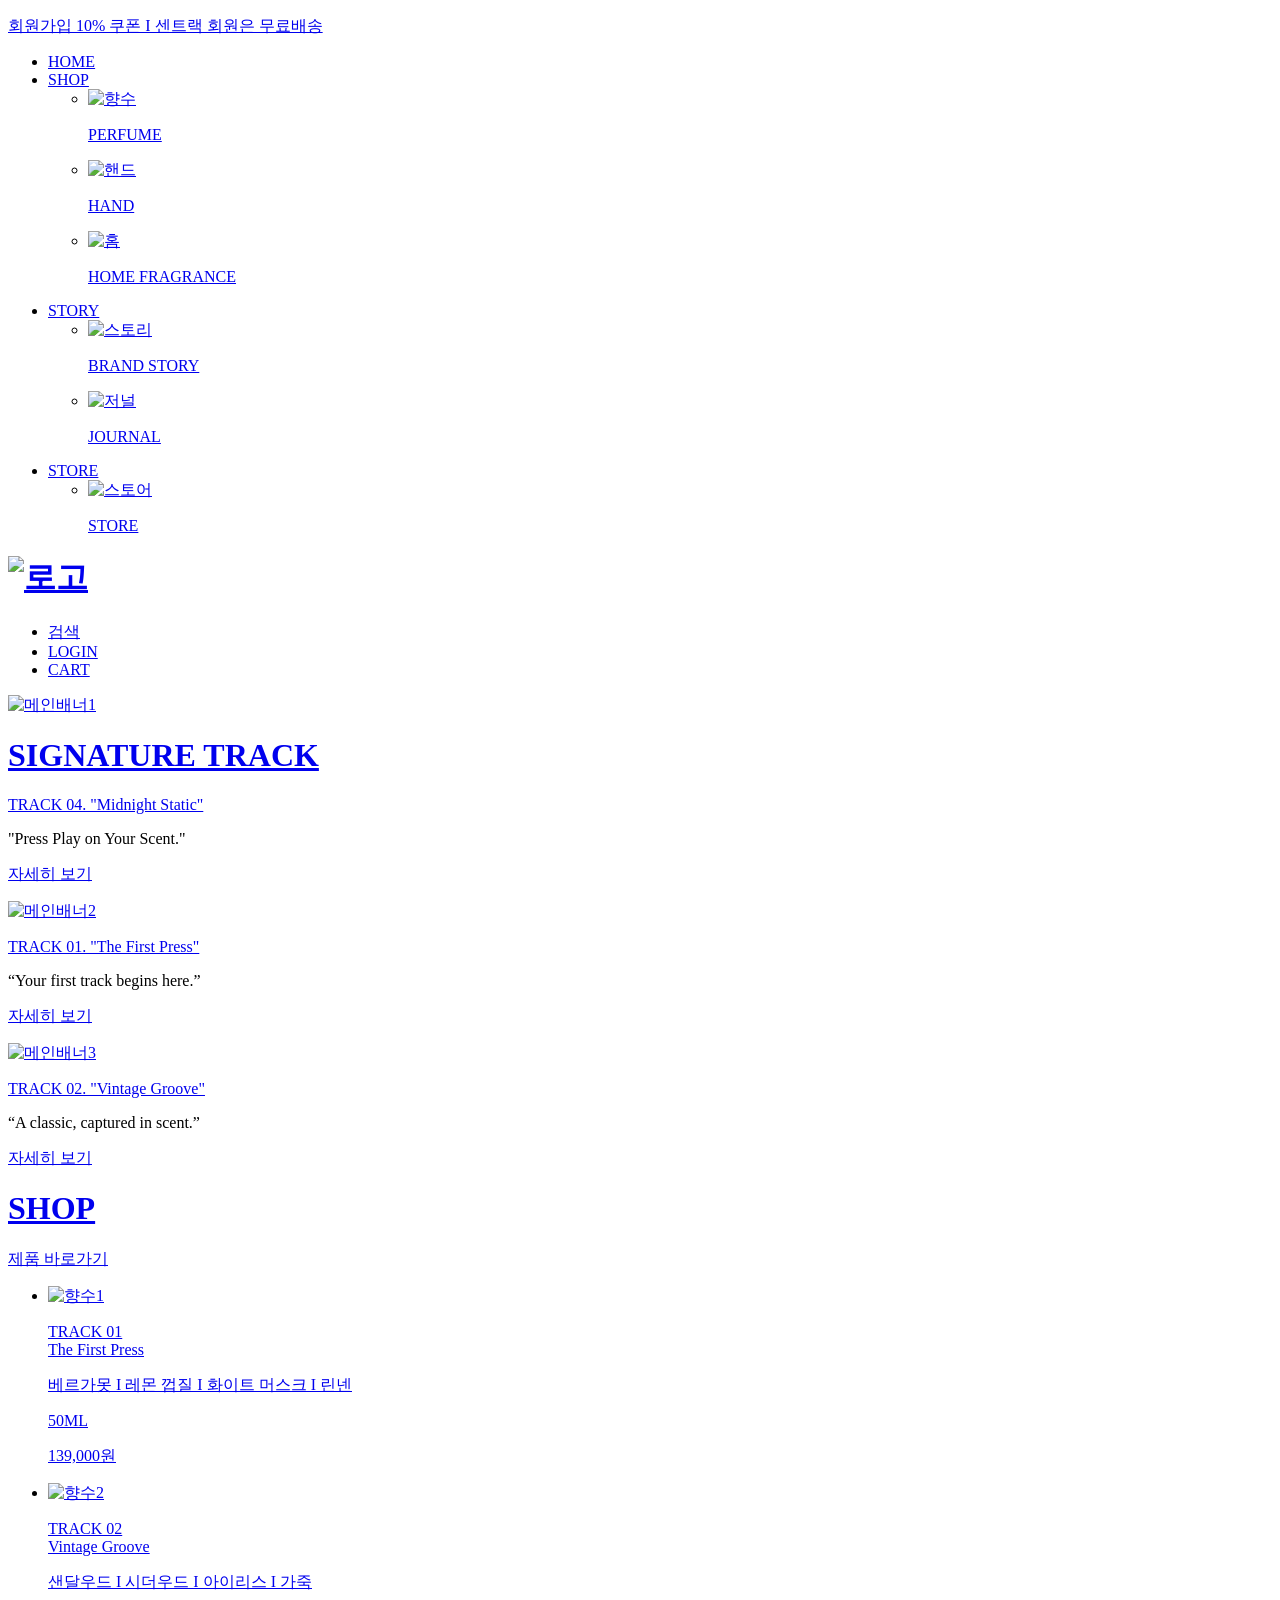
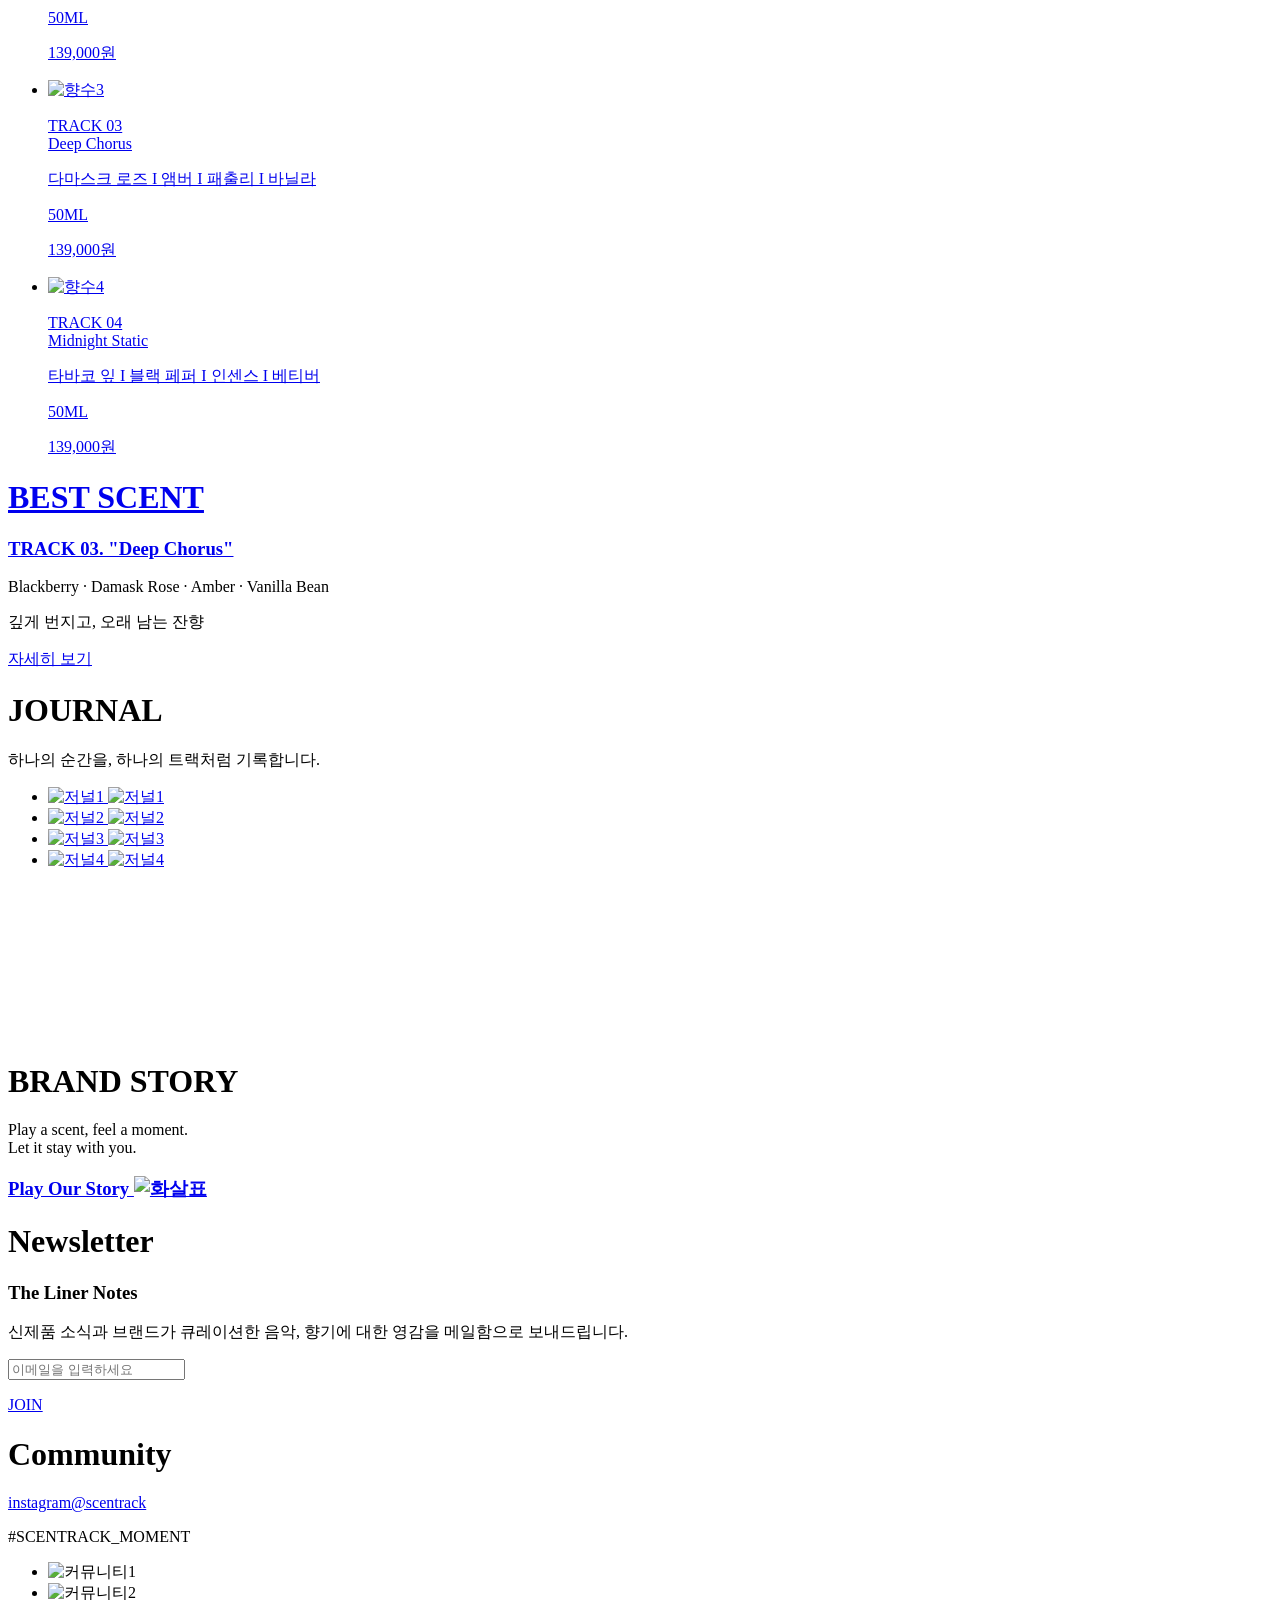
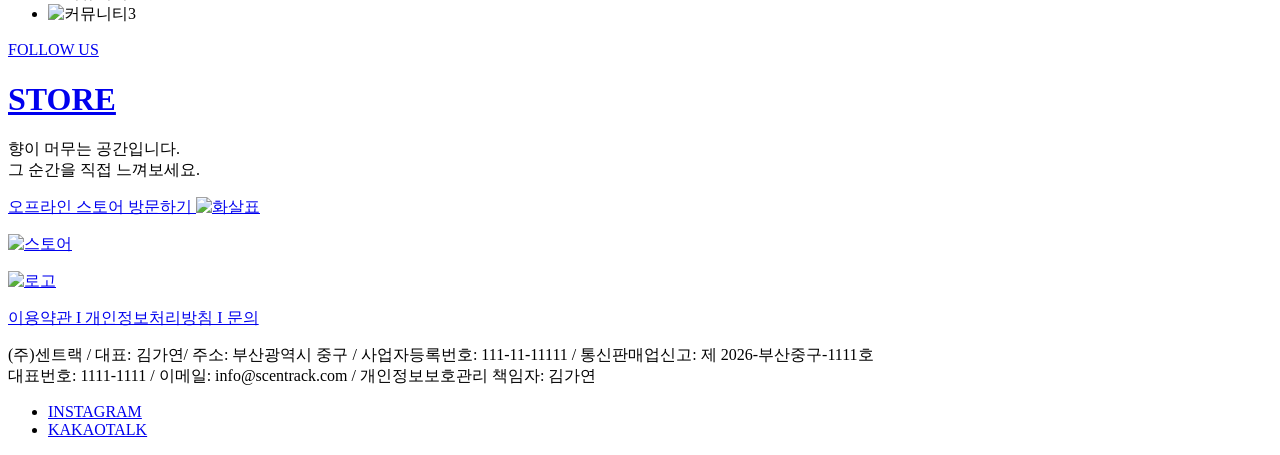
==== index.html @ 871c9bb3 "Add files via upload" ====
<!DOCTYPE html>
<html lang="ko">

<head>
    <meta charset="UTF-8">
    <meta name="viewport" content="width=1360">
    <!-- 브라우저 뷰포트 너비를 1360px로 고정하여 페이지를 그리도록 설정 -->
    <title>SCENTRACK</title>

    <!-- 웹폰트 연결 -->
    <!-- font-family: "Marcellus", serif; -->
    <link rel="preconnect" href="https://fonts.googleapis.com">
    <link rel="preconnect" href="https://fonts.gstatic.com" crossorigin>
    <link href="https://fonts.googleapis.com/css2?family=Marcellus&display=swap" rel="stylesheet">

    <!-- font-family: "Noto Sans KR", sans-serif; -->
    <link rel="preconnect" href="https://fonts.googleapis.com">
    <link rel="preconnect" href="https://fonts.gstatic.com" crossorigin>
    <link href="https://fonts.googleapis.com/css2?family=Noto+Sans+KR:wght@100..900&display=swap" rel="stylesheet">

    <!-- Link Swiper's CSS -->
    <link rel="stylesheet" href="https://cdn.jsdelivr.net/npm/swiper@12/swiper-bundle.min.css">

    <!-- 외부 css 연결 -->
    <link rel="stylesheet" href="css/style.css">

    <!-- 파비콘 연결 -->
    <link rel="shortcut icon" href="./images/main_images/favicon-32x32.jpg" type="image/x-icon">
</head>

<body>
    <div id="wrap">
        <div id="visual">
            <div class="header">
                <div class="top">
                    <p>
                        <a href="#">회원가입 10% 쿠폰 I 센트랙 회원은 무료배송
                        </a>
                    </p>
                </div>

                <div class="nav">
                    <div class="inner_nav">
                        <ul class="gnb">
                            <li class="home"><a href="./index.html">HOME</a></li>
                            <li>
                                <a href="#">SHOP</a>
                                <div class="submenu bg">
                                    <div class="inner_submenu">
                                        <ul>
                                            <li>
                                                <a href="./subpage_shop1.html">
                                                    <img src="./images/sub_menu_images/sub_perfume.svg" alt="향수">
                                                    <p>PERFUME</p>
                                                </a>
                                            </li>
                                            <li>
                                                <a href="./subpage_shop2.html">
                                                    <img src="./images/sub_menu_images/sub_hand.svg" alt="핸드">
                                                    <p>HAND</p>
                                                </a>
                                            </li>
                                            <li>
                                                <a href="./subpade_shop3.html">
                                                    <img src="./images/sub_menu_images/sub_home.svg" alt="홈">
                                                    <p>HOME FRAGRANCE</p>
                                                </a>
                                            </li>
                                        </ul>
                                    </div>
                                </div>
                            </li>
                            <li>
                                <a href="#">STORY</a>
                                <div class="submenu bg">
                                    <div class="inner_submenu">
                                        <ul>
                                            <li>
                                                <a href="./subpage_story.html">
                                                    <img src="./images/sub_menu_images/sub_brandstory.svg" alt="스토리">
                                                    <p>BRAND STORY</p>
                                                </a>
                                            </li>
                                            <li>
                                                <a href="./subpage_story.html#section3">
                                                    <img src="./images/sub_menu_images/sub_journal.svg" alt="저널">
                                                    <p>JOURNAL</p>
                                                </a>
                                            </li>
                                        </ul>
                                    </div>
                                </div>
                            </li>
                            <li>
                                <a href="#">STORE</a>
                                <div class="submenu bg">
                                    <div class="inner_submenu">
                                        <ul>
                                            <li>
                                                <a href="./subpage_store.html">
                                                    <img src="./images/sub_menu_images/sub_store.svg" alt="스토어">
                                                    <p>STORE</p>
                                                </a>
                                            </li>
                                        </ul>
                                    </div>
                                </div>
                            </li>
                        </ul>

                        <h1 class="logo">
                            <a href="./index.html">
                                <img src="./images/main_images/logowhite.svg" alt="로고">
                            </a>
                        </h1>

                        <ul class="util">
                            <li><a href="#">검색</a></li>
                            <li><a href="#">LOGIN</a></li>
                            <li><a href="#">CART</a></li>
                        </ul>

                        <div class="blur_box"></div>
                    </div>
                </div>
            </div>

            <!-- Swiper -->
            <div class="swiper mySwiper">
                <div class="swiper-wrapper">
                    <div class="swiper-slide">
                        <div class="main01">
                            <div>
                                <a href="./subpage_shop1.html">
                                    <img src="./images/main_images/main_img1.svg" alt="메인배너1">
                                </a>
                            </div>

                            <h1 class="title">
                                <a href="./subpage_shop1.html">SIGNATURE TRACK</a>
                            </h1>
                            <p class="main_name01">
                                <a href="./subpage_shop1.html">TRACK 04. "Midnight Static"</a>
                            </p>
                            <p class="slogan01">"Press Play on Your Scent."</p>
                            <p class="btn_more01"><a href="./subpage_shop1.html">자세히 보기</a></p>
                        </div>
                    </div>

                    <div class="swiper-slide">
                        <div class="main02">
                            <div>
                                <a href="./subpage_shop1.html">
                                    <img src="./images/main_images/main_img2.svg" alt="메인배너2">
                                </a>
                            </div>

                            <p class="main_name02">
                                <a href="./subpage_shop1.html">TRACK 01. "The First Press"
                                </a>
                            </p>
                            <p class="slogan02">“Your first track begins here.”</p>
                            <p class="btn_more02"><a href="./subpage_shop1.html">자세히 보기</a></p>
                        </div>
                    </div>

                    <div class="swiper-slide">
                        <div class="main03">
                            <div>
                                <a href="./subpage_shop1.html">
                                    <img src="./images/main_images/main_img3.svg" alt="메인배너3">
                                </a>
                            </div>

                            <p class="main_name03">
                                <a href="./subpage_shop1.html">TRACK 02. "Vintage Groove"</a>
                            </p>
                            <p class="slogan03">“A classic, captured in scent.”</p>
                            <p class="btn_more03"><a href="./subpage_shop1.html">자세히 보기</a></p>
                        </div>
                    </div>
                </div>
            </div>
        </div>

        <div id="section1">
            <div class="shop">
                <h1><a href="./subpage_shop1.html">SHOP</a></h1>
                <p><a href="./subpage_shop1.html">제품 바로가기</a></p>
            </div>

            <ul>
                <li>
                    <a href="./subpage_shop1.html">
                        <img src="./images/main_images/main_perfume01.svg" alt="향수1">
                    </a>
                    <p class="perfume_name"><a href="./subpage_shop1.html">TRACK 01 <br>
                            The First Press</a></p>
                    <p class="perfume_text"><a href="./subpage_shop1.html">베르가못 I 레몬 껍질 I 화이트 머스크 I 린넨</a></p>
                    <p class="ml"><a href="./subpage_shop1.html">50ML</a></p>
                    <P class="price"><a href="./subpage_shop1.html">139,000원</a></P>

                </li>
                <li>
                    <a href="./subpage_shop1.html">
                        <img src="./images/main_images/main_perfume02.svg" alt="향수2">
                    </a>
                    <p class="perfume_name"><a href="./subpage_shop1.html">TRACK 02 <br>
                            Vintage Groove</a></p>
                    <p class="perfume_text"><a href="./subpage_shop1.html">샌달우드 I 시더우드 I 아이리스 I 가죽</a></p>
                    <p class="ml"><a href="./subpage_shop1.html">50ML</a></p>
                    <p class="price"><a href="./subpage_shop1.html">139,000원</a></p>
                </li>
                <li>
                    <a href="./subpage_shop1.html">
                        <img src="./images/main_images/main_perfume03.svg" alt="향수3">
                    </a>
                    <p class="perfume_name"><a href="./subpage_shop1.html">TRACK 03 <br>
                            Deep Chorus</a></p>
                    <p class="perfume_text"><a href="./subpage_shop1.html">다마스크 로즈 I 앰버 I 패출리 I 바닐라</a></p>
                    <p class="ml"><a href="./subpage_shop1.html">50ML</a></p>
                    <p class="price"><a href="./subpage_shop1.html">139,000원</a></p>
                </li>
                <li>
                    <a href="./subpage_shop1.html">
                        <img src="./images/main_images/main_perfume04.svg" alt="향수4">
                    </a>
                    <p class="perfume_name"><a href="./subpage_shop1.html">TRACK 04 <br>
                            Midnight Static</a></p>
                    <p class="perfume_text"><a href="./subpage_shop1.html">타바코 잎 I 블랙 페퍼 I 인센스 I 베티버</a></p>
                    <p class="ml"><a href="./subpage_shop1.html">50ML</a></p>
                    <p class="price"><a href="./subpage_shop1.html">139,000원</a></p>
                </li>
            </ul>
        </div>

        <div id="section2">
            <div class="best_scent">
                <h1 class="best"><a href="./subpage_shop1.html">BEST SCENT</a></h1>
                <h3 class="best_name"><a href="./subpage_shop1.html">TRACK 03. "Deep Chorus"</a></h3>
                <p class="best_family">Blackberry · Damask Rose · Amber · Vanilla Bean</p>
                <p class="best_text">깊게 번지고, 오래 남는 잔향</p>
                <p class="btn_more"><a href="./subpage_shop1.html">자세히 보기</a></p>
            </div>
        </div>

        <div id="section3">
            <div class="journal">
                <h1>JOURNAL</h1>
                <p>하나의 순간을, 하나의 트랙처럼 기록합니다.</p>

                <ul>
                    <li class="journal_img">
                        <a href="./subpage_story.html#section3">
                            <img src="./images/main_images/main_journal1.svg" alt="저널1" class="lp_default">
                            <img src="./images/main_images/main_journal01.svg" alt="저널1" class="lp-hover">
                        </a>
                    </li>
                    <li class="journal_img">
                        <a href="./subpage_story.html#section3">
                            <img src="./images/main_images/main_journal2.svg" alt="저널2" class="lp_default">
                            <img src="./images/main_images/main_journal02.svg" alt="저널2" class="lp-hover">
                        </a>
                    </li>
                    <li class="journal_img">
                        <a href="./subpage_story.html#section3">
                            <img src="./images/main_images/main_journal3.svg" alt="저널3" class="lp_default">
                            <img src="./images/main_images/main_journal03.svg" alt="저널3" class="lp-hover">
                        </a>
                    </li>
                    <li class="journal_img">
                        <a href="./subpage_story.html#section3">
                            <img src="./images/main_images/main_journal4.svg" alt="저널4" class="lp_default">
                            <img src="./images/main_images/main_journal04.svg" alt="저널4" class="lp-hover">
                        </a>
                    </li>
                </ul>
            </div>
        </div>

        <div id="section4">
            <div class="video">
                <video autoplay muted loop preload="auto" playsinline>
                    <source src="./videos/main_video.mp4" type="video/mp4">
                </video>
            </div>

            <div class="brand_story">
                <h1>BRAND STORY</h1>
                <p>Play a scent, feel a moment. <br>
                    Let it stay with you.</p>
                <h3>
                    <a href="./subpage_story.html">
                        Play Our Story
                        <img src="./images/main_images/main_brandstory_arrow.svg" alt="화살표">
                    </a>
                </h3>
            </div>
        </div>

        <div id="section5">
            <div class="news">
                <h1>Newsletter</h1>
                <div class="notes">
                    <h3>The Liner Notes</h3>
                    <p>신제품 소식과 브랜드가 큐레이션한 음악, 향기에 대한
                        영감을 메일함으로 보내드립니다.</p>
                </div>

                <div class="btn_mail">
                    <div class="search_bar">
                        <form action="#" method="post">
                            <input type="text" name="search" id="search" placeholder="이메일을 입력하세요">
                        </form>
                    </div>

                    <P class="join">
                        <a href="#">JOIN</a>
                    </P>
                </div>
            </div>

            <div class="commu">
                <h1>Community</h1>
                <div class="insta">
                    <p class="insta_scent">
                        <a href="#">instagram@scentrack</a>
                    </p>
                    <p class="moment">#SCENTRACK_MOMENT</p>
                </div>

                <ul>
                    <li>
                        <img src="./images/main_images/main_community1.svg" alt="커뮤니티1">
                    </li>
                    <li>
                        <img src="./images/main_images/main_community2.svg" alt="커뮤니티2">
                    </li>
                    <li>
                        <img src="./images/main_images/main_community3.svg" alt="커뮤니티3">
                    </li>
                </ul>

                <p class="btn_follow">
                    <a href="#">FOLLOW US</a>
                </p>
            </div>
        </div>

        <div id="section6">
            <div class="store">
                <div class="store_text">
                    <h1><a href="./subpage_store.html">STORE</a></h1>
                    <p class="space">향이 머무는 공간입니다. <br>
                        그 순간을 직접 느껴보세요.</p>
                    <p class="visit">
                        <a href="./subpage_store.html">
                            오프라인 스토어 방문하기
                            <img src="./images/main_images/main_store_arrow.svg" alt="화살표">
                        </a>
                    </p>
                </div>

                <div class="store_img">
                    <a href="./subpage_store.html">
                        <img src="./images/main_images/main_store.svg" alt="스토어">
                    </a>
                </div>
            </div>

        </div>

        <div id="footer">
            <div class="inner_footer">
                <p>
                    <a href="./index.html">
                        <img src="./images/main_images/logoblack.svg" alt="로고">
                    </a>
                </p>

                <p class="footer_link">
                    <a href="#">
                        이용약관 I 개인정보처리방침 I 문의
                    </a>
                </p>

                <p class="footer_text">(주)센트랙 / 대표: 김가연/ 주소: 부산광역시 중구 / 사업자등록번호: 111-11-11111 / 통신판매업신고: 제
                    2026-부산중구-1111호 <br>
                    대표번호: 1111-1111 / 이메일: info@scentrack.com / 개인정보보호관리 책임자: 김가연</p>

                <ul>
                    <li><a href="#">INSTAGRAM</a></li>
                    <li><a href="#">KAKAOTALK</a></li>
                </ul>
            </div>
        </div>
    </div>

    <!-- Swiper JS -->
    <script src="https://cdn.jsdelivr.net/npm/swiper@12/swiper-bundle.min.js"></script>

    <!-- jQuery 오픈소스 -->
    <script src="./js/jquery-4.0.0.min.js"></script>

    <!-- js 파일 연결 -->
    <script src="./js/script.js"></script>

    <!-- Initialize Swiper -->
    <script>
        var swiper = new Swiper(".mySwiper", {
            autoplay: {
                delay: 2500,
                disableOnInteraction: false,
            },
        });
    </script>
</body>

</html>
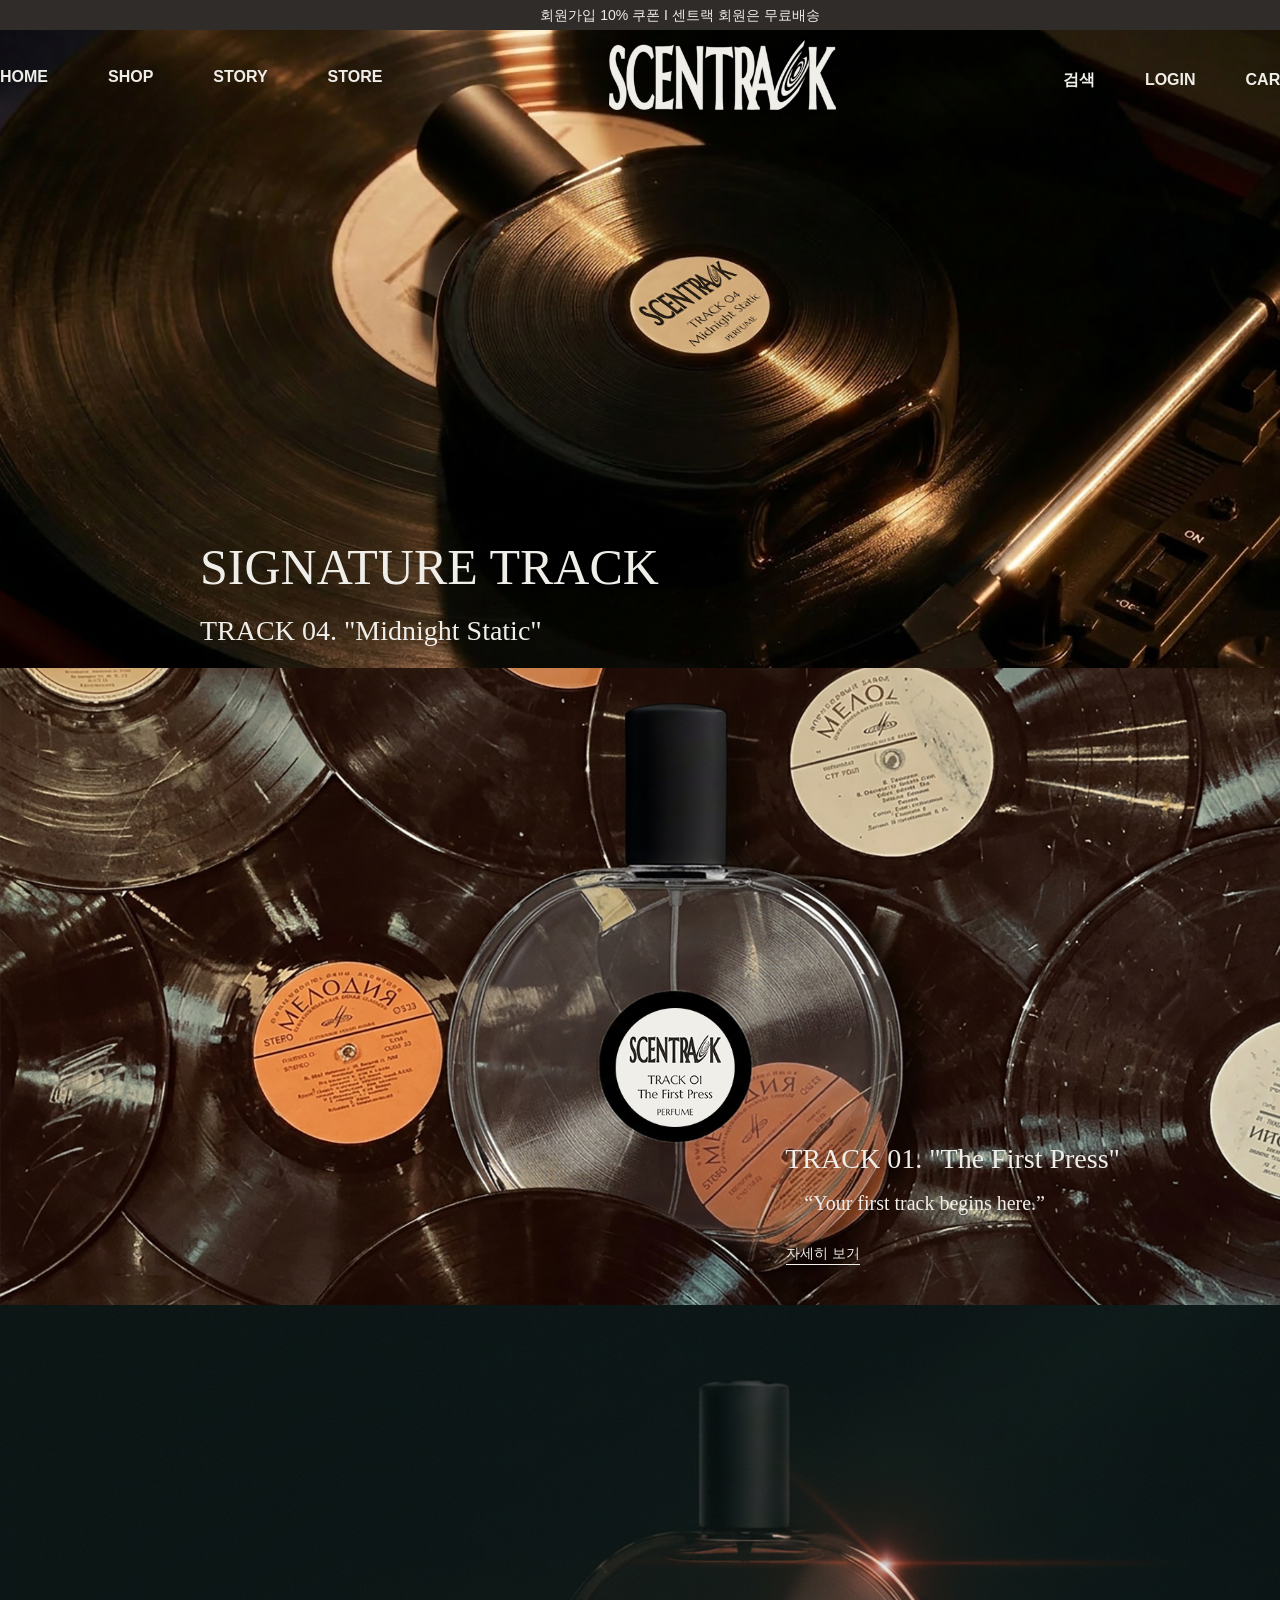
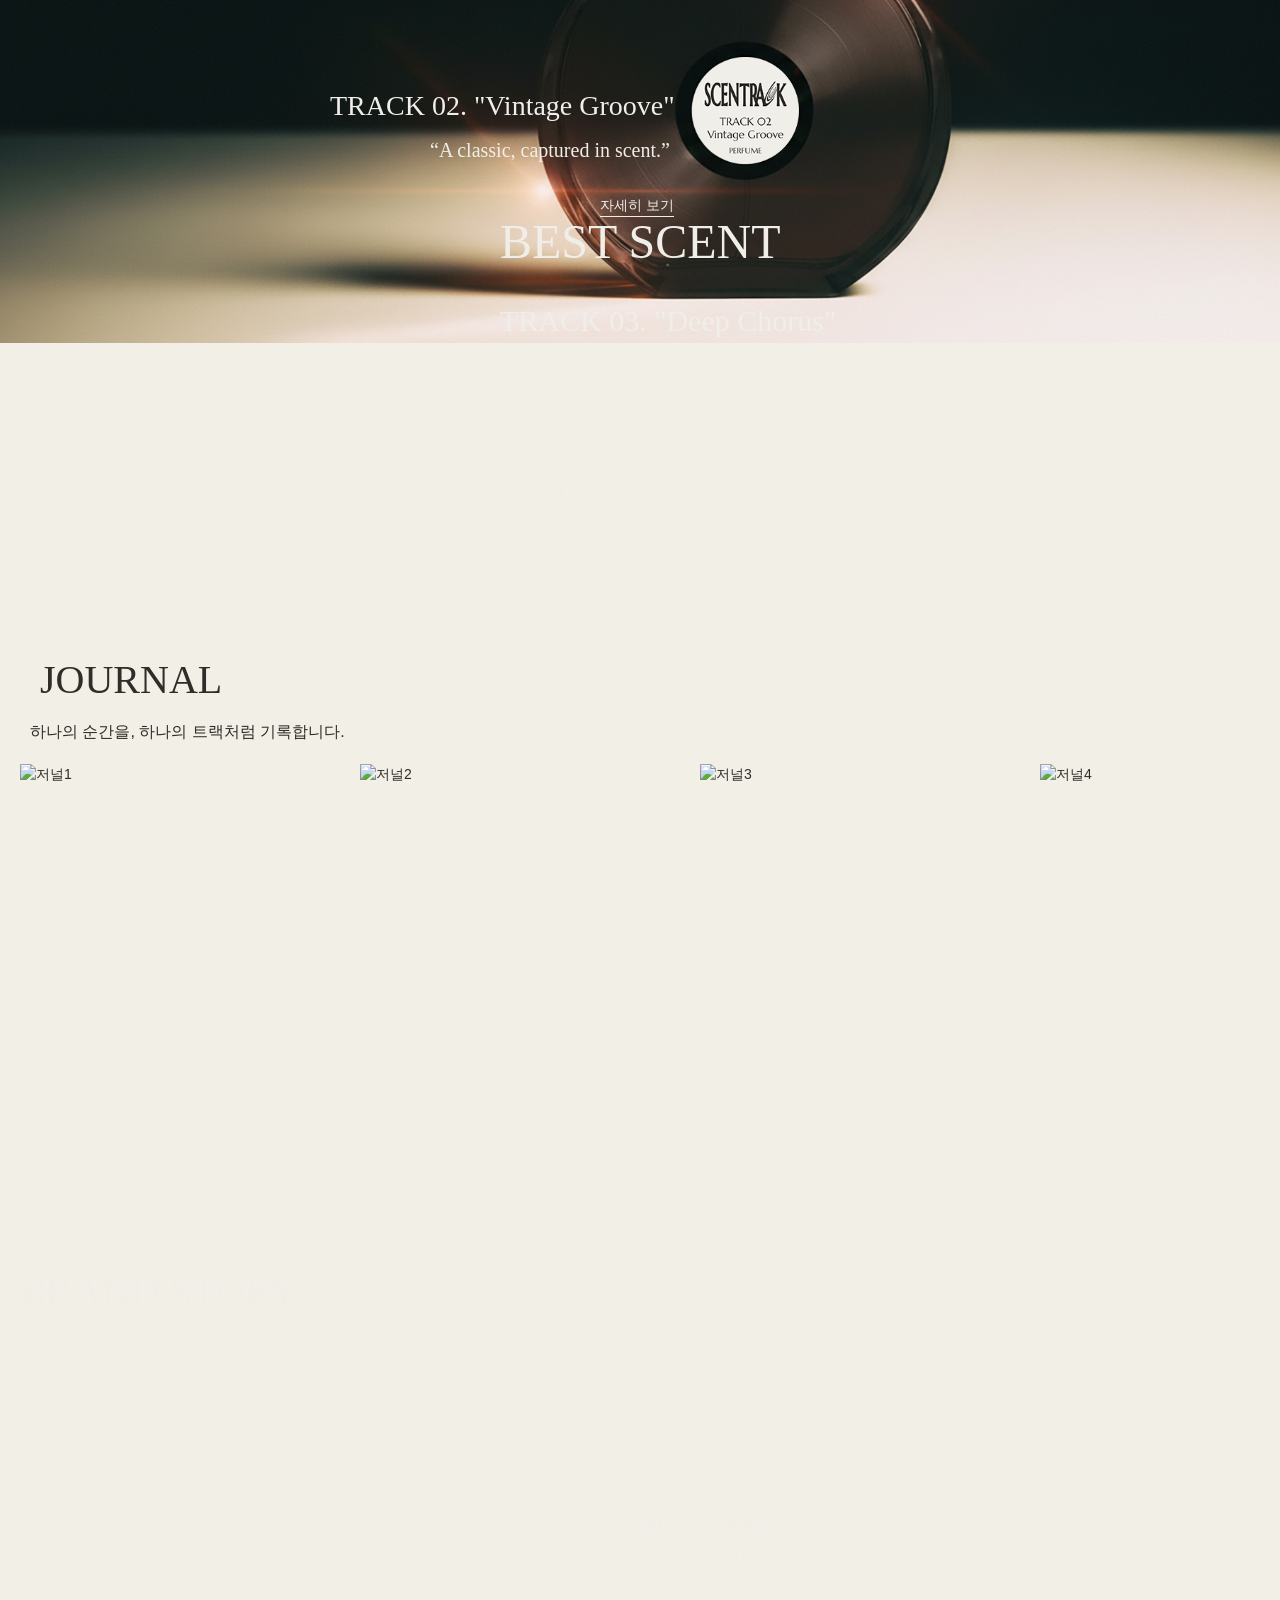
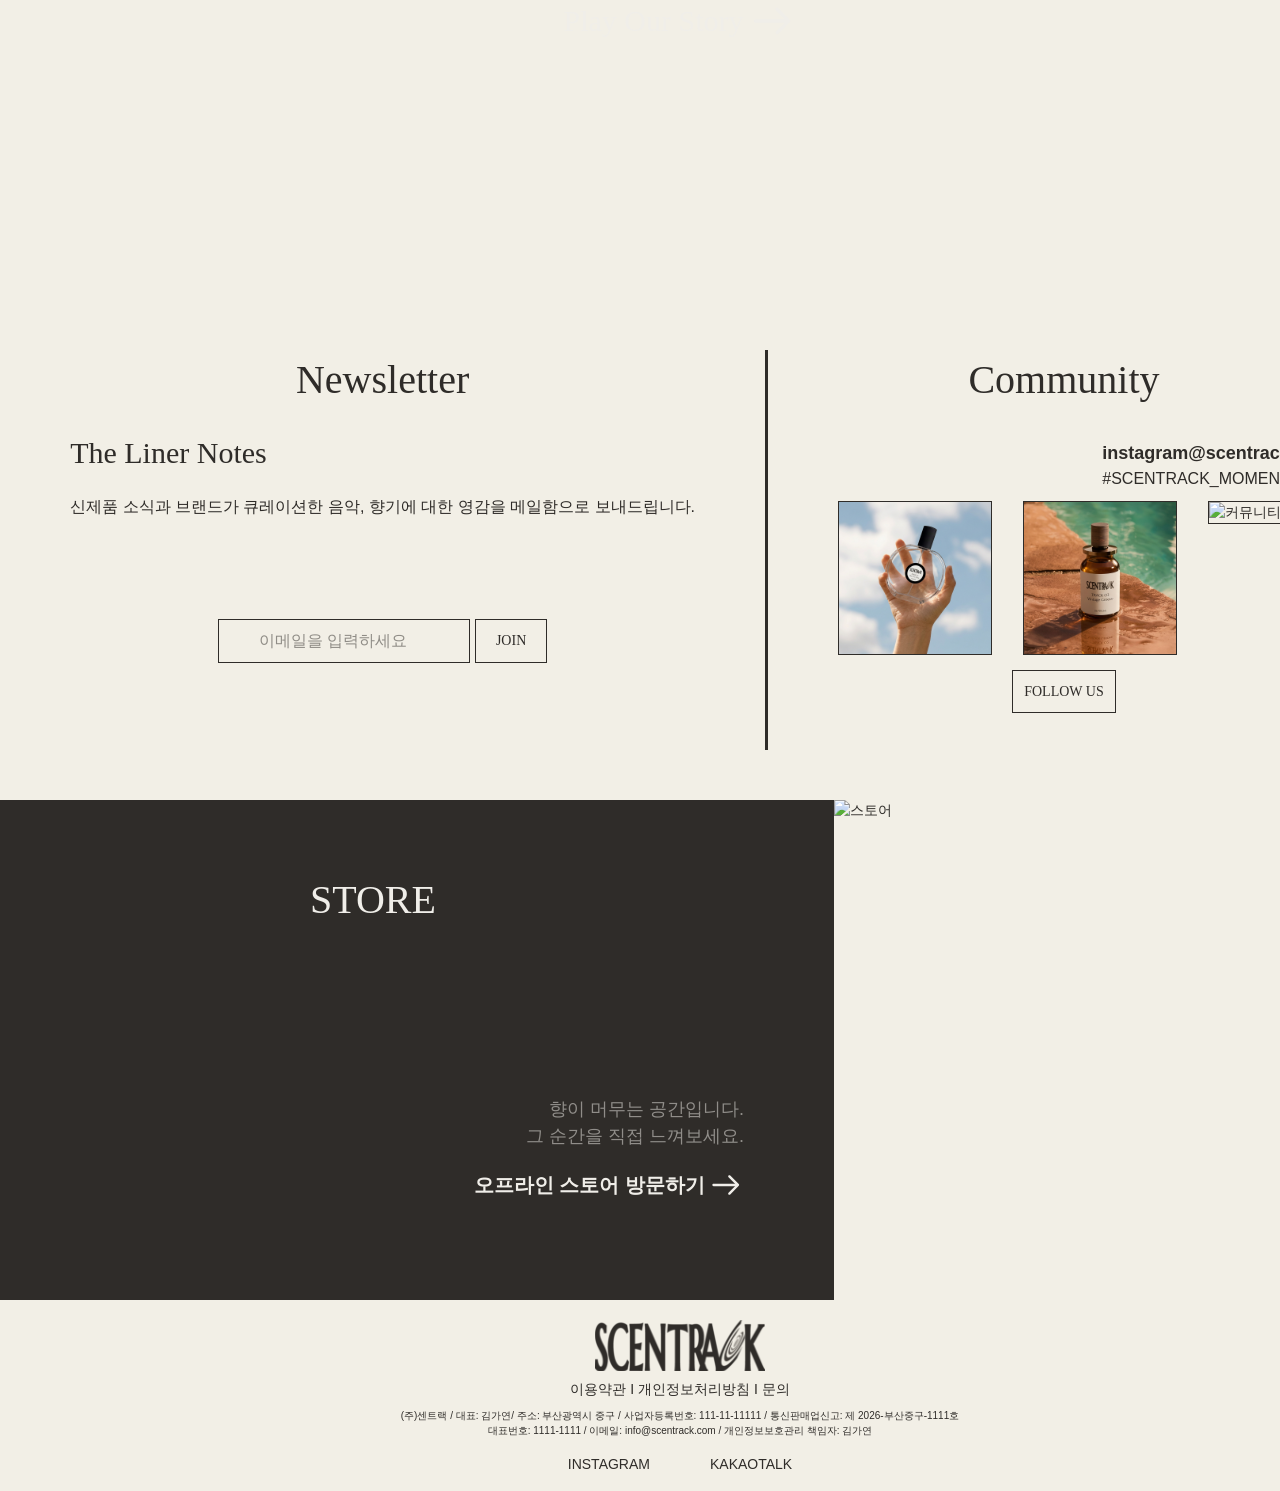
==== commit e5ccf668: "Add files via upload" ====
--- a/index.html
+++ b/index.html
@@ -61,7 +61,7 @@
                                                 </a>
                                             </li>
                                             <li>
-                                                <a href="./subpade_shop3.html">
+                                                <a href="./subpage_shop3.html">
                                                     <img src="./images/sub_menu_images/sub_home.svg" alt="홈">
                                                     <p>HOME FRAGRANCE</p>
                                                 </a>
--- a/css/style.css
+++ b/css/style.css
@@ -0,0 +1,846 @@
+@charset "utf-8";
+
+* {
+    margin: 0;
+    padding: 0;
+}
+
+html,
+body,
+div,
+span,
+iframe,
+h1,
+h2,
+h3,
+h4,
+h5,
+h6,
+p,
+blockquote,
+pre,
+a,
+em,
+img,
+small,
+strong,
+b,
+dl,
+dt,
+dd,
+ol,
+ul,
+li,
+fieldset,
+form,
+label,
+legend,
+table,
+caption,
+tr,
+th,
+td,
+article,
+aside,
+footer,
+header,
+nav,
+section,
+summary,
+video {
+    list-style: none;
+    text-decoration: none;
+    color: inherit;
+}
+
+img, video {
+    width: 100%;
+    display: block;
+}
+
+
+
+html,
+body {
+    text-size-adjust: none;
+    /* text-size-adjust : 브라우저가 자동으로 텍스트 크기를 확대 및 축소하는 것을 제어한다. */
+    /* 가로 모드로 바꾸면 글자가 커지거나 줄어드는 경우가 있는데, 이 속성을 none으로 하면 디자인한 글자 크기가 유지된다. */
+    /* 모바일 브라우저에서 글자 크기를 자동으로 바꾸지 못하게 막는 설정 */
+    /* 디자인 의도대로 폰트 크기를 고정하려는 용도 */
+    /* prevent font scaling in landscape */
+    -webkit-text-size-adjust: none;
+    /* chrome, safari, 최신 opera */
+    -moz-text-size-adjust: none;
+    /* firefox */
+    -ms-text-size-adjust: none;
+    /* internet explorer */
+    -o-text-size-adjust: none;
+    /* 예전 opera */
+}
+
+body {
+    font-family: "Noto Sans KR", sans-serif;
+    font-size: 14px;
+    line-height: 1.5;
+    color: #2F2C29;
+}
+
+#wrap {
+    min-width: 1360px;
+    background-color: #F2EFE6;
+}
+
+.top.active {
+    transform: translateY(-100%);
+    opacity: 0;
+}
+
+.top {
+    height: 30px;
+    background-color: #2F2C29;
+    transform: translateY(0);
+    transition: transform 0.3s ease, opacity 0.3s ease;
+}
+
+.top p {
+    display: flex;
+    align-items: center;
+    justify-content: center;
+    height: 100%;
+}
+
+.top a {
+    display: block;
+}
+
+#visual {
+    color: #F0EEE9;
+    height: 900px;
+}
+
+.header.scrolled .nav {
+    top: 0;
+    background-color: rgba(47, 44, 41, 0.4);
+}
+
+.nav {
+    font-family: "Noto Sans KR", sans-serif;
+    font-size: 16px;
+    font-weight: bold;
+    position: fixed;
+    top: 30px;
+    left: 0;
+    z-index: 99;
+    width: 100%;
+    margin: 0 auto;
+    transition: all 0.3s ease;
+}
+
+.blur_box {
+    background-color: rgba(47, 44, 41, 0.4);
+    width: 100%;
+    height: 348px;
+    
+    position: absolute;
+    top: 0;
+    left: 0;
+    z-index: -1;
+
+    backdrop-filter: blur(10px);
+     -webkit-backdrop-filter: blur(10px);  /* 사파리 대응 */
+
+    display: none;
+}
+
+.inner_nav {
+    width: 1320px;
+    margin: 0 auto;
+    display: flex;
+    justify-content: space-between;
+    align-items: center;
+    padding-top: 10px;
+}
+
+.gnb {
+    display: flex;
+}
+
+.gnb li:hover {
+    color: rgba(225, 225, 225, 0.8);
+}
+
+.gnb>li {
+    padding-top: 20px;
+}
+
+.gnb>li>a {
+    display: block;
+    margin: 0 30px;
+    padding-bottom: 26px;
+}
+
+.gnb > li:first-child > a {
+    margin-left: 0;
+}
+.gnb > li:last-child > a {
+    margin-right: 0;
+}
+
+.gnb li:hover .submenu {
+    /* 서브메뉴 나타남 */
+    display: block;
+}
+
+.submenu {
+    width: 100%;
+    height: 280px;
+    padding-top: 50px;
+    box-sizing: border-box;
+    position: absolute;
+    top: 74px;
+    left: 0;
+    z-index: 99;
+    /* 서브메뉴 숨김 */
+    display: none;
+}
+
+.bg {
+    text-align: center;
+    color: #F0EEE9;
+}
+
+.inner_submenu {
+    display: flex;
+    width: 1320px;
+    margin: 0 auto;
+}
+
+.inner_submenu ul {
+    display: flex;
+    gap: 50px;
+}
+
+.inner_submenu ul li {
+    text-transform: uppercase;
+    font-weight: 400;
+    margin-right: 30px;
+}
+
+.logo {
+    padding-bottom: 10px;
+}
+
+.util {
+    display: flex;
+    gap: 50px;
+    margin-right: 30px;
+}
+
+.util li:hover {
+    color: rgba(225, 225, 225, 0.8);
+}
+
+#visual .swiper {
+    width: 100%;
+}
+
+#visual .swiper-slide {
+    text-align: center;
+    font-size: 18px;
+    background: #444;
+    display: flex;
+    justify-content: center;
+    align-items: center;
+}
+
+#visual .swiper-slide img {
+    display: block;
+    width: 100%;
+    height: 100%;
+    object-fit: cover;
+}
+
+.main_name01,
+.slogan01,
+.main_name02,
+.slogan02,
+.main_name03,
+.slogan03 {
+    font-family: "Marcellus", serif;
+}
+
+.main01,
+.main02,
+.main03 {
+    position: relative;
+}
+
+.title {
+    font-family: "Marcellus", serif;
+    font-size: 50px;
+    font-weight: 300;
+    position: absolute;
+    top: 500px;
+    left: 200px;
+}
+
+.main_name01 {
+    font-size: 28px;
+    position: absolute;
+    top: 580px;
+    left: 200px;
+}
+
+.slogan01 {
+    font-size: 20px;
+    position: absolute;
+    top: 660px;
+    left: 200px;
+}
+
+.btn_more01 {
+    position: absolute;
+    top: 695px;
+    left: 205px;
+}
+
+.main_name02 {
+    font-size: 28px;
+    position: absolute;
+    top: 470px;
+    right: 240px;
+}
+
+.slogan02 {
+    font-size: 20px;
+    position: absolute;
+    top: 520px;
+    right: 315px;
+}
+
+.btn_more02 {
+    position: absolute;
+    top: 575px;
+    right: 500px;
+}
+
+.main_name03 {
+    font-size: 28px;
+    position: absolute;
+    top: 380px;
+    left: 330px;
+}
+
+.slogan03 {
+    font-size: 20px;
+    position: absolute;
+    top: 430px;
+    left: 430px;
+}
+
+.btn_more03 {
+    position: absolute;
+    top: 490px;
+    left: 600px;
+}
+
+.btn_more01:hover,
+.btn_more02:hover,
+.btn_more03:hover {
+    opacity: 0.8;
+}
+
+.btn_more01,
+.btn_more02,
+.btn_more03 {
+    font-family: "Noto Sans KR", sans-serif;
+    font-size: 14px;
+    border-bottom: 1px solid #F0EEE9;
+}
+
+/* section1 */
+#section1 {
+    width: 1320px;
+    margin: 50px auto;
+    height: 700px;
+}
+
+.shop {
+    display: flex;
+    justify-content: space-between;
+}
+
+.shop h1 {
+    font-family: "Marcellus", serif;
+    font-size: 40px;
+    font-weight: 200;
+    padding: 30px 0 40px 20px;
+}
+
+.shop p {
+    font-family: "Noto Sans KR", sans-serif;
+    font-size: 14px;
+    padding: 90px 10px 0 0;
+}
+
+.shop p a {
+    display: inline-block;
+    border-bottom: 1px solid #2F2C29;
+}
+
+.shop p:hover {
+    opacity: 0.5;
+}
+
+#section1 ul {
+    display: flex;
+    gap: 38px;
+}
+
+.perfume_text,
+.ml,
+.price {
+    text-align: center;
+    font-family: "Noto Sans KR", sans-serif;
+    font-size: 16px;
+}
+
+.perfume_name {
+    text-align: center;
+    font-family: "Marcellus", serif;
+    font-size: 24px;
+    padding-top: 30px;
+}
+
+.perfume_text {
+    padding-top: 20px;
+}
+
+.ml {
+    padding-top: 30px;
+}
+
+/* scetion2 */
+#section2 {
+    height: 500px;
+    /* background: url(../images/main_images/main_img4.svg); */
+    background: url(../images/main_images/main_img4.svg) no-repeat center center / cover;
+    position: relative;
+    background-attachment: fixed;
+}
+
+.best_scent {
+    color: #F0EEE9;
+    position: absolute;
+    top: 90px;
+    left: 500px;
+}
+
+.best,
+.best_name,
+.best_family {
+    font-family: "Marcellus", serif;
+}
+
+.best {
+    font-size: 48px;
+    font-weight: 200;
+    padding: 16px 0;
+}
+
+.best_name {
+    font-size: 30px;
+    font-weight: 200;
+    padding: 4px 0;
+}
+
+.best_family {
+    font-size: 16px;
+}
+
+.best_text,
+.btn_more {
+    font-family: "Noto Sans KR", sans-serif;
+}
+
+.best_text {
+    font-size: 18px;
+    padding-top: 80px;
+}
+
+.btn_more {
+    font-size: 12px;
+    font-weight: 300;
+    padding-top: 5px; 
+}
+
+.btn_more a {
+    display: inline-block;
+    border-bottom: 1px solid #F0EEE9;
+}
+
+.btn_more:hover {
+    opacity: 0.8;
+}
+
+/* section3 */
+#section3 {
+    width: 1320px;
+    margin: 50px auto;
+    height: 500px;
+}
+
+.journal ul {
+    display: flex;
+    justify-content: space-between;
+}
+
+.journal h1 {
+    font-family: "Marcellus", serif;
+    font-size: 40px;
+    font-weight: 200;
+    padding: 0 0 10px 20px;
+}
+
+.journal p {
+    font-family: "Noto Sans KR", sans-serif;
+    font-size: 16px;
+    padding: 0 0 20px 10px;
+}
+
+.journal_img {
+    position: relative;
+    width: 300px;
+    height: 300px;
+    cursor: pointer;
+    overflow: hidden;
+}
+
+.journal_img img {
+    position: absolute;
+    width: 100%;
+    height: 100%;
+    object-fit: contain;
+    top: 0;
+    left: 0;
+    transition: all 0.5s ease;
+}
+
+.lp_default {
+    z-index: 2;
+    opacity: 1;
+    transform: scale(1);
+}
+
+.lp-hover {
+    z-index: 1;
+    opacity: 0;
+    transform: scale(0.9);
+}
+
+.journal_img:hover .lp_default {
+    opacity: 0;
+    transform: scale(1.1) rotate(45deg);
+}
+
+.journal_img:hover .lp-hover {
+    opacity: 1;
+    transform: scale(1);
+}
+
+/* section4 */
+#section4 {
+    height: 700px;
+    color: #F0EEE9;
+    font-family: "Marcellus", serif;
+    position: relative;
+}
+
+.video {
+    width: 100%;
+    height: 700px;
+}
+
+.brand_story {
+    width: 1320px;
+    position: absolute;
+    top: 0;
+    left: 50%;
+    transform: translateX(-50%);
+    padding-top: 62px;
+}
+
+.brand_story h1 {
+    font-size: 40px;
+    font-weight: 200;
+}
+
+.brand_story p {
+    font-size: 20px;
+    text-align: center;
+    padding-top: 186px;
+}
+
+.brand_story h3 {
+    font-size: 30px;
+    font-weight: 200;
+    padding-top: 30px;
+}
+
+.brand_story h3 a {
+    display: flex;
+    justify-content: center;
+    align-items: center;
+    text-align: center;
+}
+
+.brand_story img {
+    display: block;
+    width: 53px;
+    height: 30px;
+}
+
+.brand_story h3:hover {
+    opacity: 0.5;
+}
+
+/* section5 */
+#section5 {
+    width: 1320px;
+    margin: 50px auto;
+    height: 400px;
+    display: flex;
+    justify-content: center;
+    gap: 70px;
+}
+
+.news h1,
+.notes h3,
+.commu h1,
+.join,
+.btn_follow p {
+    font-family: "Marcellus", serif;
+}
+
+.news h1,
+.commu h1 {
+    font-size: 40px;
+    font-weight: 200;
+    text-align: center;
+}
+
+.notes h3 {
+    font-size: 30px;
+    font-weight: 100;
+    padding: 20px 0;
+}
+
+.notes p,
+.mail,
+.insta p {
+    font-family: "Noto Sans KR", sans-serif;
+}
+
+.notes p {
+    font-size: 16px;
+}
+
+.btn_mail {
+    display: flex;
+    justify-content: center;
+    gap: 5px;
+    padding-top: 100px;
+}
+
+.search_bar {
+    border: 1px solid #2F2C29;
+    padding: 12px 10px 12px 40px;
+}
+
+.search_bar input {
+    display: block;
+    width: 100%;
+    font-size: 16px;
+    color: #2F2C29;
+    background-color: transparent;
+    /* 배경색이 투명색으로 적용됨 */
+    border: none;
+    outline: none;
+}
+
+.search_bar input::placeholder {
+    font-family: "Noto Sans KR", sans-serif;
+    color: #2F2C29;
+    opacity: 0.5;
+}
+
+.join {
+    border: 1px solid #2F2C29;
+    padding: 10px 20px;
+}
+
+.join p {
+    opacity: 0.5;
+}
+
+.join:hover {
+    background-color: #2F2C29;
+    color: #F0EEE9;
+}
+
+.commu ul {
+    display: flex;
+    gap: 33px;
+}
+
+.insta {
+    text-align: end;
+}
+
+.btn_follow {
+    display: block;
+    width: 82px;
+    text-align: center;
+    border: 1px solid #2F2C29;
+    padding: 10px;
+    margin: 15px auto 0;
+    font-family: "Marcellus", serif;
+}
+
+.btn_follow p {
+    opacity: 0.5;
+}
+
+.btn_follow:hover {
+    background-color: #2F2C29;
+    color: #F0EEE9;
+}
+
+.insta {
+    padding: 30px 0 10px 0;
+}
+
+.insta_scent {
+    font-size: 18px;
+    font-weight: bold;
+}
+
+.moment {
+    font-size: 16px;
+}
+
+.commu ul li img {
+    border: 1px solid #2F2C29;
+}
+
+.news {
+    border-right: 3px solid #2F2C29;
+    padding-right: 70px;
+}
+
+/* section6 */
+.store {
+    display: flex;
+}
+
+.store_text {
+    background-color: #2F2C29;
+    color: #F0EEE9;
+    width: 834px;
+    height: 500px;
+    position: relative;
+}
+
+.store_text h1 {
+    font-family: "Marcellus", serif;
+    font-size: 40px;
+    font-weight: 200;
+    position: absolute;
+    top: 70px;
+    left: 310px;
+}
+
+.store_img {
+    width: calc(100% - 834px);
+}
+
+.store_img a {
+    display: block;
+    height: 100%;
+} 
+
+.store_img a img {
+    width: 100%;
+    height: 100%;
+    object-fit: cover;
+}
+
+.space {
+    font-family: "Noto Sans KR", sans-serif;
+    font-size: 18px;
+    font-weight: 200;
+    opacity: 0.5;
+    text-align: end;
+    position: absolute;
+    bottom: 150px;
+    right: 90px;
+}
+
+.visit {
+    font-family: "Noto Sans KR", sans-serif;
+    font-size: 20px;
+    font-weight: bold;
+    position: absolute;
+    bottom: 100px;
+    right: 90px;
+}
+
+.visit a {
+    display: flex;
+    align-items: center;
+}
+
+.visit img {
+    display: block;
+    width: 39px;
+    height: 22px;
+}
+
+.visit:hover {
+    opacity: 0.5;
+}
+
+/* footer */
+#footer {
+    font-family: "Noto Sans KR", sans-serif;
+    color: #2F2C29;
+}
+
+.inner_footer {
+    text-align: center;
+    padding-top: 20px;
+}
+
+.inner_footer img {
+    display: block;
+    width: 170px;
+    height: 51px;
+    margin: 0 auto;
+}
+
+.footer_link {
+    font-size: 14px;
+    padding: 8px 0;
+}
+
+.footer_text {
+    font-size: 10px;
+}
+
+.inner_footer ul {
+    display: flex;
+    justify-content: center;
+    gap: 60px;
+    padding: 16px 0;
+    font-size: 14px;
+}
